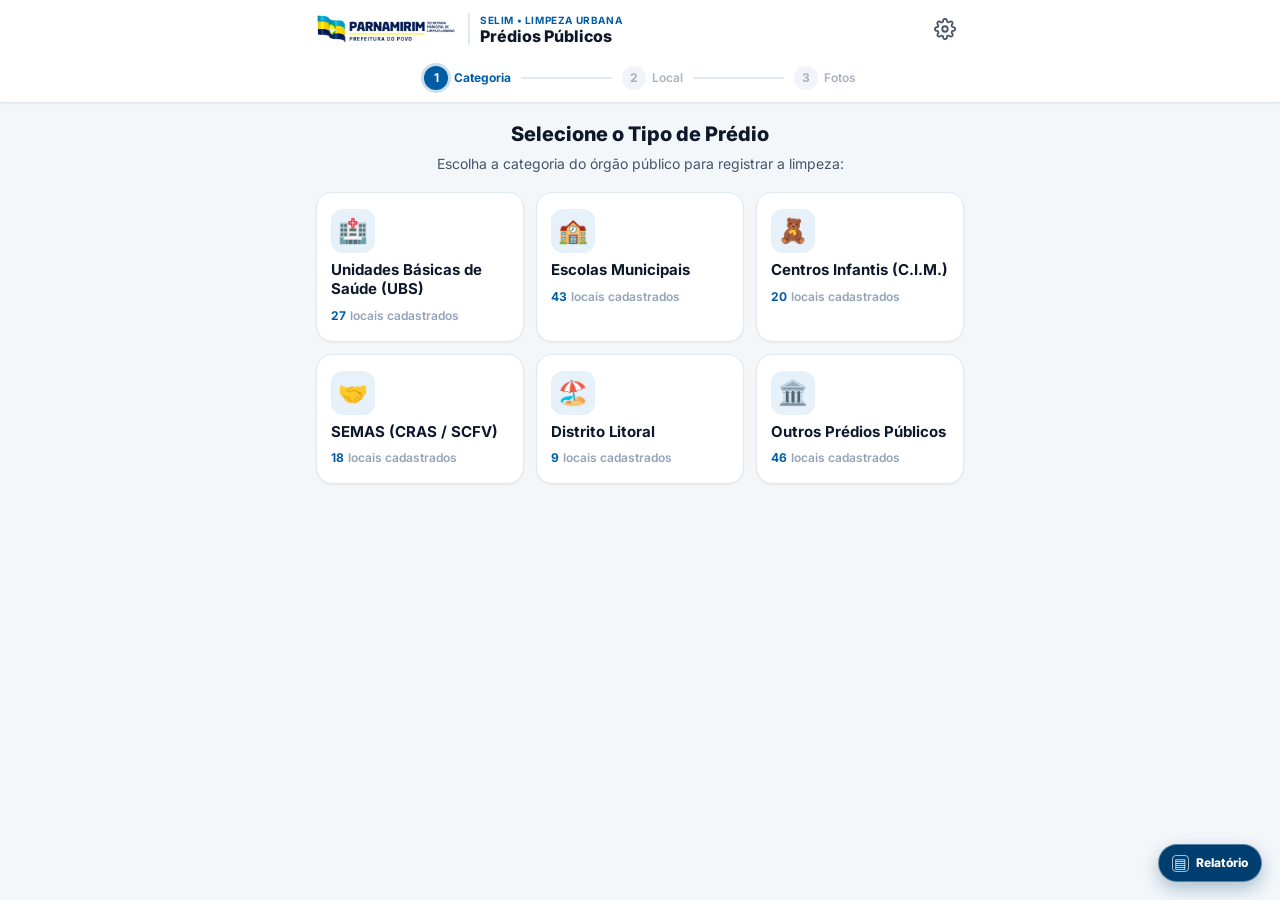
==== index.html @ 274a1111 "Adicionar relatorios A4 com fotos das execucoes" ====
<!DOCTYPE html>
<html lang="pt-BR">
<head>
  <meta charset="UTF-8">
  <meta name="viewport" content="width=device-width, initial-scale=1.0, maximum-scale=1.0, user-scalable=no">
  <meta name="theme-color" content="#005da4">
  <meta name="apple-mobile-web-app-capable" content="yes">
  <meta name="apple-mobile-web-app-status-bar-style" content="default">
  <meta name="apple-mobile-web-app-title" content="SELIM Fotos">
  <title>SELIM • Prédios Públicos - Parnamirim</title>
  
  <link rel="icon" type="image/png" href="favicon.png">
  <link rel="apple-touch-icon" href="icon-192.png">
  <link rel="manifest" href="manifest.json">
  
  <link rel="preconnect" href="https://fonts.googleapis.com">
  <link rel="preconnect" href="https://fonts.gstatic.com" crossorigin>
  <link href="https://fonts.googleapis.com/css2?family=Inter:wght@400;500;600;700;800&display=swap" rel="stylesheet">
  <link rel="stylesheet" href="styles.css">
</head>
<body>

  <!-- Barra Superior Fixa (Header) -->
  <header class="app-header">
    <div class="header-content">
      <div class="header-brand">
        <img src="logo.png" alt="Prefeitura de Parnamirim" class="app-logo">
        <div class="brand-text">
          <span class="brand-dept">SELIM • LIMPEZA URBANA</span>
          <h1 class="brand-title">Prédios Públicos</h1>
        </div>
      </div>
      <button id="btnOpenSettings" class="btn-icon" aria-label="Configurações">
        <svg viewBox="0 0 24 24" width="22" height="22" stroke="currentColor" stroke-width="2" fill="none">
          <circle cx="12" cy="12" r="3"></circle>
          <path d="M19.4 15a1.65 1.65 0 0 0 .33 1.82l.06.06a2 2 0 0 1 0 2.83 2 2 0 0 1-2.83 0l-.06-.06a1.65 1.65 0 0 0-1.82-.33 1.65 1.65 0 0 0-1 1.51V21a2 2 0 0 1-2 2 2 2 0 0 1-2-2v-.09A1.65 1.65 0 0 0 9 19.4a1.65 1.65 0 0 0-1.82.33l-.06.06a2 2 0 0 1-2.83 0 2 2 0 0 1 0-2.83l.06-.06a1.65 1.65 0 0 0 .33-1.82 1.65 1.65 0 0 0-1.51-1H3a2 2 0 0 1-2-2 2 2 0 0 1 2-2h.09A1.65 1.65 0 0 0 4.6 9a1.65 1.65 0 0 0-.33-1.82l-.06-.06a2 2 0 0 1 0-2.83 2 2 0 0 1 2.83 0l.06.06a1.65 1.65 0 0 0 1.82.33H9a1.65 1.65 0 0 0 1-1.51V3a2 2 0 0 1 2-2 2 2 0 0 1 2 2v.09a1.65 1.65 0 0 0 1 1.51 1.65 1.65 0 0 0 1.82-.33l.06-.06a2 2 0 0 1 2.83 0 2 2 0 0 1 0 2.83l-.06.06a1.65 1.65 0 0 0-.33 1.82V9a1.65 1.65 0 0 0 1.51 1H21a2 2 0 0 1 2 2 2 2 0 0 1-2 2h-.09a1.65 1.65 0 0 0-1.51 1z"></path>
        </svg>
      </button>
    </div>

    <!-- Indicador de Etapas (Passo a Passo) -->
    <nav class="steps-nav" id="stepsNav">
      <div class="step-indicator active" data-step="1">
        <span class="step-num">1</span>
        <span class="step-label">Categoria</span>
      </div>
      <div class="step-line" id="line1"></div>
      <div class="step-indicator" data-step="2">
        <span class="step-num">2</span>
        <span class="step-label">Local</span>
      </div>
      <div class="step-line" id="line2"></div>
      <div class="step-indicator" data-step="3">
        <span class="step-num">3</span>
        <span class="step-label">Fotos</span>
      </div>
    </nav>
  </header>

  <!-- Conteúdo Principal do Aplicativo -->
  <main class="app-main">

    <!-- ==================== TELA 1: CATEGORIA ==================== -->
    <section id="screen1" class="screen-view active">
      <div class="screen-intro">
        <h2>Selecione o Tipo de Prédio</h2>
        <p>Escolha a categoria do órgão público para registrar a limpeza:</p>
      </div>

      <div class="categories-grid" id="categoriesContainer">
        <!-- Renderizado dinamicamente via JS -->
      </div>
    </section>

    <!-- ==================== TELA 2: LUGARES / PRÉDIO ==================== -->
    <section id="screen2" class="screen-view">
      <div class="sub-nav">
        <button id="btnBackToScreen1" class="btn-back">
          <svg viewBox="0 0 24 24" width="20" height="20" stroke="currentColor" stroke-width="2.5" fill="none">
            <polyline points="15 18 9 12 15 6"></polyline>
          </svg>
          Categorias
        </button>
        <span id="currentCategoryBadge" class="cat-pill">Categoria</span>
      </div>

      <div class="search-box">
        <div class="search-input-wrap">
          <svg viewBox="0 0 24 24" width="18" height="18" stroke="currentColor" stroke-width="2" fill="none">
            <circle cx="11" cy="11" r="8"></circle>
            <line x1="21" y1="21" x2="16.65" y2="16.65"></line>
          </svg>
          <input type="text" id="inputSearchPredio" placeholder="Buscar por nome, rua ou bairro..." autocomplete="off">
          <button id="btnClearSearch" class="btn-clear-search hidden">✕</button>
        </div>
      </div>

      <div class="places-count-bar">
        <span id="placesCountText">Carregando locais...</span>
      </div>

      <div class="places-list" id="placesContainer">
        <!-- Lista de prédios renderizada dinamicamente -->
      </div>

      <!-- Botão para adicionar prédio que não conste na lista -->
      <div class="custom-place-box">
        <button id="btnCustomPlace" class="btn-outline-custom">
          <span>➕</span> Prédio ou Local não listado acima
        </button>
      </div>
    </section>

    <!-- ==================== TELA 3: FOTOS E DATAS ==================== -->
    <section id="screen3" class="screen-view">
      <div class="sub-nav">
        <button id="btnBackToScreen2" class="btn-back">
          <svg viewBox="0 0 24 24" width="20" height="20" stroke="currentColor" stroke-width="2.5" fill="none">
            <polyline points="15 18 9 12 15 6"></polyline>
          </svg>
          Mudar Local
        </button>
      </div>

      <!-- Card do Prédio Selecionado -->
      <div class="selected-building-card">
        <div class="building-icon-wrap" id="selectedBuildingIcon">🏛️</div>
        <div class="building-details">
          <span class="selected-cat-name" id="selectedBuildingCat">Categoria</span>
          <h3 id="selectedBuildingName">Nome do Prédio Público</h3>
          <p id="selectedBuildingAddress">Endereço do Prédio</p>
        </div>
      </div>

      <form id="formRegistro" onsubmit="return false;">
        <!-- Data da Execução -->
        <div class="form-group">
          <label for="inputDataExecucao" class="form-label">
            <span>📅 Data da Execução / Vistoria:</span>
          </label>
          <input type="date" id="inputDataExecucao" class="form-control" required>
        </div>

        <!-- Responsável (Opcional) -->
        <div class="form-group">
          <label for="inputResponsavel" class="form-label">
            <span>👤 Responsável pela Equipe (opcional):</span>
          </label>
          <input type="text" id="inputResponsavel" class="form-control" placeholder="Ex: Encarregado Silva / Equipe 02">
        </div>

        <!-- Observações (Opcional) -->
        <div class="form-group">
          <label for="inputObservacoes" class="form-label">
            <span>📝 Observações do Serviço (opcional):</span>
          </label>
          <textarea id="inputObservacoes" class="form-control" rows="2" placeholder="Ex: Capina interna e externa concluída, roçagem e coleta de entulhos."></textarea>
        </div>

        <!-- Área de Anexo de Fotos -->
        <div class="photos-section">
          <div class="photos-header">
            <div>
              <h4 class="photos-title">📸 Anexar Fotos do Prédio</h4>
              <p class="photos-subtitle">Você pode anexar até 20 fotos por envio</p>
            </div>
            <span class="photo-badge" id="photoCountBadge">0 / 20</span>
          </div>

          <!-- Botões de Ação de Foto (Câmera Direta e Galeria) -->
          <div class="photo-action-buttons">
            <button type="button" id="btnTriggerCamera" class="btn-photo-action btn-camera">
              <svg viewBox="0 0 24 24" width="22" height="22" stroke="currentColor" stroke-width="2" fill="none">
                <path d="M23 19a2 2 0 0 1-2 2H3a2 2 0 0 1-2-2V8a2 2 0 0 1 2-2h4l2-3h6l2 3h4a2 2 0 0 1 2 2z"></path>
                <circle cx="12" cy="13" r="4"></circle>
              </svg>
              <span>Tirar Foto</span>
            </button>

            <button type="button" id="btnTriggerGallery" class="btn-photo-action btn-gallery">
              <svg viewBox="0 0 24 24" width="22" height="22" stroke="currentColor" stroke-width="2" fill="none">
                <rect x="3" y="3" width="18" height="18" rx="2" ry="2"></rect>
                <circle cx="8.5" cy="8.5" r="1.5"></circle>
                <polyline points="21 15 16 10 5 21"></polyline>
              </svg>
              <span>Galeria</span>
            </button>
          </div>

          <!-- Inputs invisíveis para acionar câmera nativa ou seletor de arquivos -->
          <input type="file" id="cameraInput" accept="image/*" capture="environment" class="file-input-hidden">
          <input type="file" id="galleryInput" accept="image/*" multiple class="file-input-hidden">

          <!-- Grade de Fotos Anexadas -->
          <div class="photos-grid" id="photosGrid">
            <!-- Vazio por padrão -->
            <div class="photos-empty-state" id="photosEmptyState">
              <span class="empty-icon">📷</span>
              <p>Nenhuma foto anexada ainda</p>
              <small>Toque em <b>Tirar Foto</b> ou <b>Galeria</b> para adicionar</small>
            </div>
          </div>
        </div>

        <!-- Botão de Envio Principal -->
        <div class="submit-wrap">
          <button type="button" id="btnSubmitForm" class="btn-submit" disabled>
            <span class="btn-submit-icon">🚀</span>
            <span class="btn-submit-text">Enviar Fotos e Salvar no Drive</span>
          </button>
          <p class="submit-note">As fotos serão salvas na pasta <b>"fotos selim predios publicos"</b> e a planilha será atualizada com o link único.</p>
        </div>
      </form>
    </section>

    <!-- ==================== TELA 4: SUCESSO ==================== -->
    <section id="screen4" class="screen-view">
      <div class="success-card">
        <div class="success-icon-anim">
          <svg viewBox="0 0 52 52" class="checkmark">
            <circle class="checkmark-circle" cx="26" cy="26" r="25" fill="none"/>
            <path class="checkmark-check" fill="none" d="M14.1 27.2l7.1 7.2 16.7-16.8"/>
          </svg>
        </div>

        <h2 class="success-title">Registro Enviado com Sucesso!</h2>
        <p class="success-desc">As fotos foram organizadas no Google Drive e a planilha de controle foi atualizada automaticamente.</p>

        <div class="success-details-box">
          <div class="detail-row">
            <span class="detail-label">Prédio:</span>
            <span class="detail-value" id="successPredioNome">-</span>
          </div>
          <div class="detail-row">
            <span class="detail-label">Data da Execução:</span>
            <span class="detail-value" id="successDataExecucao">-</span>
          </div>
          <div class="detail-row">
            <span class="detail-label">Fotos Enviadas:</span>
            <span class="detail-value" id="successFotosCount">-</span>
          </div>
        </div>

        <!-- Botão para Abrir a Pasta no Google Drive -->
        <a id="btnOpenDriveFolder" href="#" target="_blank" rel="noopener noreferrer" class="btn-drive-folder">
          <svg viewBox="0 0 24 24" width="22" height="22" fill="currentColor">
            <path d="M19.35 10.04C18.67 6.59 15.64 4 12 4 9.11 4 6.6 5.64 5.35 8.04 2.34 8.36 0 10.91 0 14c0 3.31 2.69 6 6 6h13c2.76 0 5-2.24 5-5 0-2.64-2.05-4.78-4.65-4.96zM14 13v4h-4v-4H7l5-5 5 5h-3z"/>
          </svg>
          <span>📂 Abrir Pasta no Google Drive</span>
        </a>

        <a id="btnOpenSheet" href="#" target="_blank" rel="noopener noreferrer" class="btn-sheet-link">
          <span>📊 Abrir Planilha de Registros</span>
        </a>

        <button type="button" id="btnNewSubmission" class="btn-new-submission">
          <span>🔄</span> Cadastrar Outro Prédio
        </button>
      </div>
    </section>

  </main>

  <!-- Acesso rápido aos relatórios por dia, semana, mês ou período personalizado -->
  <a id="btnOpenReports" class="report-launcher" href="relatorio.html">
    <span class="report-launcher-icon">▤</span>
    <span>Relatório</span>
  </a>

  <!-- Modal de Configuração da URL do Google Apps Script -->
  <div id="settingsModal" class="modal-backdrop hidden">
    <div class="modal-card">
      <div class="modal-header">
        <h3>Configuração do Google Apps Script</h3>
        <button id="btnCloseSettings" class="btn-close-modal">✕</button>
      </div>
      <div class="modal-body">
        <p class="modal-help-text">
          Insira abaixo a <b>URL do Web App</b> gerada ao implantar o script do Google Apps Script:
        </p>
        <div class="form-group">
          <label for="inputScriptUrl" class="form-label">URL da Implantação (Web App):</label>
          <input type="url" id="inputScriptUrl" class="form-control" placeholder="https://script.google.com/macros/s/.../exec">
        </div>
        <div class="status-indicator-box">
          <span class="status-dot" id="statusDot"></span>
          <span id="statusText">Conexão ainda não configurada</span>
        </div>
        <div class="modal-info-box">
          <p>📌 <b>Como conseguir essa URL?</b></p>
          <ol>
            <li>Abra <code>script.google.com</code></li>
            <li>Cole o código do arquivo <code>backend/codigo_google_apps_script.js</code></li>
            <li>Clique em <b>Implantar</b> > <b>Nova implantação</b> > <b>App da Web</b></li>
            <li>Acesso: <i>Qualquer pessoa</i></li>
            <li>Copie a URL e cole aqui!</li>
          </ol>
        </div>
      </div>
      <div class="modal-footer">
        <button id="btnSaveSettings" class="btn-primary-modal">Salvar Configuração</button>
      </div>
    </div>
  </div>

  <!-- Modal para Visualização em Tamanho Real da Foto -->
  <div id="photoPreviewModal" class="modal-backdrop hidden">
    <div class="photo-viewer-card">
      <button id="btnClosePhotoViewer" class="btn-close-viewer">✕</button>
      <img id="viewerImage" src="" alt="Foto ampliada">
    </div>
  </div>

  <!-- Overlay de Upload com Barra de Progresso -->
  <div id="uploadOverlay" class="upload-overlay hidden">
    <div class="upload-card">
      <div class="spinner-ring"></div>
      <h3 id="uploadStatusTitle">Preparando fotos...</h3>
      <p id="uploadStatusSubtitle">Redimensionando imagens para envio rápido</p>
      <div class="progress-bar-wrap">
        <div class="progress-bar-fill" id="uploadProgressBar"></div>
      </div>
      <span class="progress-percent" id="uploadProgressPercent">0%</span>
    </div>
  </div>

  <!-- Scripts -->
  <script src="data_predios.js"></script>
  <script src="app.js"></script>
</body>
</html>
---- styles.css ----
/* ==========================================================================
   SELIM • PREFEITURA DE PARNAMIRIM
   ESTILOS VISUAIS MOBILE-FIRST PARA O APP DE PRÉDIOS PÚBLICOS
   ========================================================================== */

:root {
  --primary: #005da4;
  --primary-dark: #003e6f;
  --primary-light: #e6f1f9;
  --accent-green: #1b8a5a;
  --accent-green-light: #e8f5ee;
  --accent-cyan: #00a3e0;
  --warning: #f59e0b;
  --danger: #ef4444;
  
  --bg-app: #f4f7fa;
  --surface: #ffffff;
  --surface-alt: #f8fafc;
  
  --text-main: #0f172a;
  --text-secondary: #475569;
  --text-muted: #94a3b8;
  
  --border-color: #e2e8f0;
  --border-focus: #005da4;
  
  --radius-sm: 8px;
  --radius-md: 12px;
  --radius-lg: 16px;
  --radius-full: 9999px;
  
  --shadow-sm: 0 1px 2px rgba(0, 0, 0, 0.05);
  --shadow-md: 0 4px 6px -1px rgba(0, 0, 0, 0.08), 0 2px 4px -2px rgba(0, 0, 0, 0.05);
  --shadow-lg: 0 10px 15px -3px rgba(0, 0, 0, 0.1), 0 4px 6px -4px rgba(0, 0, 0, 0.06);
  --shadow-sheet: 0 20px 25px -5px rgba(0, 0, 0, 0.15);
  
  --header-height: 120px;
  --font-family: 'Inter', system-ui, -apple-system, BlinkMacSystemFont, 'Segoe UI', Roboto, sans-serif;
}

* {
  box-sizing: border-box;
  margin: 0;
  padding: 0;
  -webkit-tap-highlight-color: transparent;
}

body {
  font-family: var(--font-family);
  background-color: var(--bg-app);
  color: var(--text-main);
  line-height: 1.5;
  font-size: 15px;
  min-height: 100vh;
  display: flex;
  flex-direction: column;
}

/* ==========================================================================
   HEADER FIXO & INDICADOR DE PASSOS
   ========================================================================== */

.app-header {
  position: sticky;
  top: 0;
  z-index: 100;
  background: var(--surface);
  border-bottom: 1px solid var(--border-color);
  box-shadow: var(--shadow-sm);
}

.header-content {
  display: flex;
  align-items: center;
  justify-content: space-between;
  padding: 10px 16px;
  max-width: 680px;
  margin: 0 auto;
}

.header-brand {
  display: flex;
  align-items: center;
  gap: 12px;
}

.app-logo {
  height: 38px;
  width: auto;
  max-width: 140px;
  object-fit: contain;
}

.brand-text {
  display: flex;
  flex-direction: column;
  justify-content: center;
  border-left: 2px solid var(--border-color);
  padding-left: 10px;
}

.brand-dept {
  font-size: 10px;
  font-weight: 700;
  letter-spacing: 0.6px;
  color: var(--primary);
  text-transform: uppercase;
}

.brand-title {
  font-size: 16px;
  font-weight: 800;
  color: var(--text-main);
  line-height: 1.1;
}

.btn-icon {
  background: transparent;
  border: none;
  color: var(--text-secondary);
  cursor: pointer;
  padding: 8px;
  border-radius: var(--radius-full);
  display: flex;
  align-items: center;
  justify-content: center;
  transition: all 0.2s ease;
}

.btn-icon:hover {
  background-color: var(--surface-alt);
  color: var(--primary);
}

/* Indicador de Etapas (Step Nav) */
.steps-nav {
  display: flex;
  align-items: center;
  justify-content: space-between;
  padding: 8px 24px 12px;
  max-width: 480px;
  margin: 0 auto;
}

.step-indicator {
  display: flex;
  align-items: center;
  gap: 6px;
  cursor: pointer;
  opacity: 0.45;
  transition: all 0.3s ease;
}

.step-indicator.active {
  opacity: 1;
}

.step-indicator.completed {
  opacity: 0.9;
}

.step-num {
  width: 24px;
  height: 24px;
  border-radius: var(--radius-full);
  background-color: var(--border-color);
  color: var(--text-secondary);
  font-size: 12px;
  font-weight: 700;
  display: flex;
  align-items: center;
  justify-content: center;
  transition: all 0.3s ease;
}

.step-indicator.active .step-num {
  background-color: var(--primary);
  color: #ffffff;
  box-shadow: 0 0 0 3px rgba(0, 93, 164, 0.2);
}

.step-indicator.completed .step-num {
  background-color: var(--accent-green);
  color: #ffffff;
}

.step-label {
  font-size: 12px;
  font-weight: 600;
  color: var(--text-secondary);
}

.step-indicator.active .step-label {
  color: var(--primary);
  font-weight: 700;
}

.step-line {
  flex: 1;
  height: 2px;
  background-color: var(--border-color);
  margin: 0 10px;
  border-radius: var(--radius-full);
  transition: background-color 0.3s ease;
}

.step-line.active {
  background-color: var(--primary);
}

/* ==========================================================================
   CONTEÚDO PRINCIPAL
   ========================================================================== */

.app-main {
  flex: 1;
  max-width: 680px;
  width: 100%;
  margin: 0 auto;
  padding: 16px;
}

.screen-view {
  display: none;
  animation: fadeIn 0.25s ease forwards;
}

.screen-view.active {
  display: block;
}

@keyframes fadeIn {
  from {
    opacity: 0;
    transform: translateY(6px);
  }
  to {
    opacity: 1;
    transform: translateY(0);
  }
}

.screen-intro {
  margin-bottom: 18px;
  text-align: center;
}

.screen-intro h2 {
  font-size: 20px;
  font-weight: 800;
  color: var(--text-main);
  margin-bottom: 4px;
}

.screen-intro p {
  font-size: 14px;
  color: var(--text-secondary);
}

/* ==========================================================================
   TELA 1: GRID DE CATEGORIAS
   ========================================================================== */

.categories-grid {
  display: grid;
  grid-template-columns: repeat(2, 1fr);
  gap: 12px;
  margin-bottom: 24px;
}

.category-card {
  background: var(--surface);
  border: 1.5px solid var(--border-color);
  border-radius: var(--radius-lg);
  padding: 16px 14px;
  display: flex;
  flex-direction: column;
  align-items: flex-start;
  gap: 8px;
  cursor: pointer;
  box-shadow: var(--shadow-sm);
  transition: all 0.2s cubic-bezier(0.16, 1, 0.3, 1);
  position: relative;
  overflow: hidden;
}

.category-card:active {
  transform: scale(0.97);
}

.category-card:hover {
  border-color: var(--primary);
  box-shadow: var(--shadow-md);
  background: linear-gradient(180deg, #ffffff 0%, var(--primary-light) 250%);
}

.cat-icon-badge {
  width: 44px;
  height: 44px;
  border-radius: var(--radius-md);
  background: var(--primary-light);
  display: flex;
  align-items: center;
  justify-content: center;
  font-size: 24px;
}

.cat-title {
  font-size: 15px;
  font-weight: 700;
  color: var(--text-main);
  line-height: 1.25;
}

.cat-count {
  font-size: 12px;
  font-weight: 600;
  color: var(--text-muted);
  display: flex;
  align-items: center;
  gap: 4px;
}

.cat-count-num {
  color: var(--primary);
  font-weight: 700;
}

/* ==========================================================================
   TELA 2: LISTA DE LUGARES E BUSCA
   ========================================================================== */

.sub-nav {
  display: flex;
  align-items: center;
  justify-content: space-between;
  margin-bottom: 14px;
}

.btn-back {
  display: inline-flex;
  align-items: center;
  gap: 4px;
  background: var(--surface);
  border: 1px solid var(--border-color);
  border-radius: var(--radius-full);
  padding: 6px 14px;
  font-size: 13px;
  font-weight: 600;
  color: var(--text-secondary);
  cursor: pointer;
  transition: all 0.2s ease;
}

.btn-back:hover {
  background-color: var(--surface-alt);
  color: var(--primary);
  border-color: var(--primary);
}

.cat-pill {
  font-size: 12px;
  font-weight: 700;
  background: var(--primary-light);
  color: var(--primary);
  padding: 4px 12px;
  border-radius: var(--radius-full);
}

.search-box {
  margin-bottom: 12px;
}

.search-input-wrap {
  position: relative;
  display: flex;
  align-items: center;
  background: var(--surface);
  border: 1.5px solid var(--border-color);
  border-radius: var(--radius-lg);
  padding: 10px 14px;
  box-shadow: var(--shadow-sm);
  transition: all 0.2s ease;
}

.search-input-wrap:focus-within {
  border-color: var(--primary);
  box-shadow: 0 0 0 3px rgba(0, 93, 164, 0.15);
}

.search-input-wrap svg {
  color: var(--text-muted);
  margin-right: 10px;
  flex-shrink: 0;
}

.search-input-wrap input {
  flex: 1;
  border: none;
  background: transparent;
  outline: none;
  font-size: 15px;
  font-family: inherit;
  color: var(--text-main);
}

.btn-clear-search {
  border: none;
  background: var(--border-color);
  color: var(--text-secondary);
  width: 20px;
  height: 20px;
  border-radius: var(--radius-full);
  display: flex;
  align-items: center;
  justify-content: center;
  font-size: 11px;
  font-weight: bold;
  cursor: pointer;
}

.btn-clear-search.hidden {
  display: none;
}

.places-count-bar {
  font-size: 13px;
  color: var(--text-muted);
  margin-bottom: 10px;
  padding: 0 4px;
}

.places-list {
  display: flex;
  flex-direction: column;
  gap: 10px;
  max-height: 52vh;
  overflow-y: auto;
  padding-right: 2px;
  -webkit-overflow-scrolling: touch;
}

.place-item-card {
  background: var(--surface);
  border: 1px solid var(--border-color);
  border-radius: var(--radius-md);
  padding: 14px;
  cursor: pointer;
  transition: all 0.18s ease;
  box-shadow: var(--shadow-sm);
  display: flex;
  align-items: flex-start;
  gap: 12px;
}

.place-item-card:active {
  transform: scale(0.98);
  background-color: var(--surface-alt);
}

.place-item-card:hover {
  border-color: var(--primary);
  box-shadow: var(--shadow-md);
}

.place-badge-num {
  background: var(--primary-light);
  color: var(--primary);
  font-size: 12px;
  font-weight: 700;
  padding: 4px 8px;
  border-radius: var(--radius-sm);
  flex-shrink: 0;
  min-width: 32px;
  text-align: center;
}

.place-info {
  flex: 1;
}

.place-name {
  font-size: 14px;
  font-weight: 700;
  color: var(--text-main);
  line-height: 1.3;
  margin-bottom: 4px;
}

.place-address {
  font-size: 12px;
  color: var(--text-secondary);
  display: flex;
  align-items: center;
  gap: 4px;
}

.place-arrow {
  color: var(--text-muted);
  font-size: 18px;
  align-self: center;
  flex-shrink: 0;
}

.custom-place-box {
  margin-top: 16px;
  text-align: center;
}

.btn-outline-custom {
  background: transparent;
  border: 1.5px dashed var(--primary);
  color: var(--primary);
  border-radius: var(--radius-md);
  padding: 12px 18px;
  font-size: 14px;
  font-weight: 600;
  width: 100%;
  cursor: pointer;
  transition: all 0.2s ease;
}

.btn-outline-custom:hover {
  background: var(--primary-light);
}

/* ==========================================================================
   TELA 3: FORMULÁRIO E ANEXO DE FOTOS
   ========================================================================== */

.selected-building-card {
  background: linear-gradient(135deg, var(--surface) 0%, #f0f7ff 100%);
  border: 1.5px solid #bfdbfe;
  border-radius: var(--radius-lg);
  padding: 14px 16px;
  display: flex;
  align-items: center;
  gap: 14px;
  margin-bottom: 18px;
  box-shadow: var(--shadow-sm);
}

.building-icon-wrap {
  width: 44px;
  height: 44px;
  border-radius: var(--radius-md);
  background: var(--surface);
  border: 1px solid #bfdbfe;
  font-size: 22px;
  display: flex;
  align-items: center;
  justify-content: center;
  flex-shrink: 0;
}

.building-details {
  flex: 1;
}

.selected-cat-name {
  font-size: 11px;
  font-weight: 700;
  text-transform: uppercase;
  color: var(--primary);
  letter-spacing: 0.5px;
}

.building-details h3 {
  font-size: 15px;
  font-weight: 800;
  color: var(--text-main);
  line-height: 1.25;
  margin-bottom: 2px;
}

.building-details p {
  font-size: 12px;
  color: var(--text-secondary);
  line-height: 1.2;
}

.form-group {
  margin-bottom: 14px;
}

.form-label {
  display: block;
  font-size: 13px;
  font-weight: 700;
  color: var(--text-main);
  margin-bottom: 6px;
}

.form-control {
  width: 100%;
  padding: 10px 14px;
  font-size: 14px;
  font-family: inherit;
  color: var(--text-main);
  background: var(--surface);
  border: 1.5px solid var(--border-color);
  border-radius: var(--radius-md);
  outline: none;
  transition: all 0.2s ease;
}

.form-control:focus {
  border-color: var(--primary);
  box-shadow: 0 0 0 3px rgba(0, 93, 164, 0.15);
}

textarea.form-control {
  resize: vertical;
  min-height: 56px;
}

/* Seção de Fotos */
.photos-section {
  background: var(--surface);
  border: 1.5px solid var(--border-color);
  border-radius: var(--radius-lg);
  padding: 16px;
  margin-bottom: 20px;
  box-shadow: var(--shadow-sm);
}

.photos-header {
  display: flex;
  align-items: center;
  justify-content: space-between;
  margin-bottom: 14px;
}

.photos-title {
  font-size: 15px;
  font-weight: 800;
  color: var(--text-main);
}

.photos-subtitle {
  font-size: 12px;
  color: var(--text-muted);
}

.photo-badge {
  background: var(--primary-light);
  color: var(--primary);
  font-size: 12px;
  font-weight: 800;
  padding: 4px 10px;
  border-radius: var(--radius-full);
}

.photo-action-buttons {
  display: grid;
  grid-template-columns: 1fr 1fr;
  gap: 10px;
  margin-bottom: 14px;
}

.btn-photo-action {
  border: none;
  border-radius: var(--radius-md);
  padding: 12px 14px;
  font-size: 14px;
  font-weight: 700;
  cursor: pointer;
  display: flex;
  align-items: center;
  justify-content: center;
  gap: 8px;
  transition: all 0.2s ease;
  box-shadow: var(--shadow-sm);
}

.btn-camera {
  background: linear-gradient(135deg, #005da4 0%, #004070 100%);
  color: #ffffff;
}

.btn-camera:hover {
  background: #003e6f;
}

.btn-gallery {
  background: var(--surface-alt);
  color: var(--text-main);
  border: 1.5px solid var(--border-color);
}

.btn-gallery:hover {
  background: #e2e8f0;
}

.file-input-hidden {
  display: none;
}

/* Grade de Fotos */
.photos-grid {
  display: grid;
  grid-template-columns: repeat(3, 1fr);
  gap: 10px;
  min-height: 120px;
}

.photos-empty-state {
  grid-column: 1 / -1;
  display: flex;
  flex-direction: column;
  align-items: center;
  justify-content: center;
  padding: 24px 12px;
  background: var(--surface-alt);
  border: 1.5px dashed var(--border-color);
  border-radius: var(--radius-md);
  text-align: center;
}

.empty-icon {
  font-size: 32px;
  margin-bottom: 4px;
}

.photos-empty-state p {
  font-size: 14px;
  font-weight: 600;
  color: var(--text-secondary);
}

.photos-empty-state small {
  font-size: 12px;
  color: var(--text-muted);
}

.photo-thumb-wrap {
  position: relative;
  aspect-ratio: 1 / 1;
  border-radius: var(--radius-md);
  overflow: hidden;
  background: #e2e8f0;
  border: 1.5px solid var(--border-color);
  box-shadow: var(--shadow-sm);
}

.photo-thumb-wrap img {
  width: 100%;
  height: 100%;
  object-fit: cover;
  display: block;
  cursor: pointer;
}

.btn-remove-photo {
  position: absolute;
  top: 4px;
  right: 4px;
  width: 24px;
  height: 24px;
  border-radius: var(--radius-full);
  background: rgba(239, 68, 68, 0.9);
  color: #ffffff;
  border: none;
  font-size: 12px;
  font-weight: bold;
  cursor: pointer;
  display: flex;
  align-items: center;
  justify-content: center;
  box-shadow: var(--shadow-sm);
  transition: transform 0.15s ease;
}

.btn-remove-photo:hover {
  transform: scale(1.15);
  background: #dc2626;
}

.photo-index-tag {
  position: absolute;
  bottom: 4px;
  left: 4px;
  background: rgba(15, 23, 42, 0.7);
  color: #ffffff;
  font-size: 10px;
  font-weight: 700;
  padding: 2px 6px;
  border-radius: var(--radius-sm);
  backdrop-filter: blur(4px);
}

/* Botão de Envio */
.submit-wrap {
  margin-top: 10px;
  text-align: center;
}

.btn-submit {
  width: 100%;
  padding: 16px;
  background: linear-gradient(135deg, #1b8a5a 0%, #157347 100%);
  color: #ffffff;
  border: none;
  border-radius: var(--radius-lg);
  font-size: 16px;
  font-weight: 800;
  cursor: pointer;
  display: flex;
  align-items: center;
  justify-content: center;
  gap: 10px;
  box-shadow: 0 4px 12px rgba(27, 138, 90, 0.35);
  transition: all 0.2s ease;
}

.btn-submit:hover:not(:disabled) {
  transform: translateY(-2px);
  box-shadow: 0 6px 16px rgba(27, 138, 90, 0.45);
}

.btn-submit:active:not(:disabled) {
  transform: translateY(0);
}

.btn-submit:disabled {
  background: #cbd5e1;
  color: #64748b;
  box-shadow: none;
  cursor: not-allowed;
}

.submit-note {
  font-size: 12px;
  color: var(--text-muted);
  margin-top: 10px;
  line-height: 1.35;
}

/* ==========================================================================
   TELA 4: SUCESSO E LINK DO GOOGLE DRIVE
   ========================================================================== */

.success-card {
  background: var(--surface);
  border-radius: var(--radius-lg);
  padding: 32px 20px;
  text-align: center;
  box-shadow: var(--shadow-md);
  border: 1px solid var(--border-color);
  margin-top: 10px;
}

.success-icon-anim {
  width: 72px;
  height: 72px;
  margin: 0 auto 16px;
}

.checkmark {
  width: 72px;
  height: 72px;
  border-radius: 50%;
  display: block;
  stroke-width: 3;
  stroke: #1b8a5a;
  stroke-miterlimit: 10;
  box-shadow: inset 0px 0px 0px #1b8a5a;
  animation: fill .4s ease-in-out .4s forwards, scale .3s ease-in-out .9s both;
}

.checkmark-circle {
  stroke-dasharray: 166;
  stroke-dashoffset: 166;
  stroke-width: 3;
  stroke-miterlimit: 10;
  stroke: #1b8a5a;
  fill: none;
  animation: stroke 0.6s cubic-bezier(0.65, 0, 0.45, 1) forwards;
}

.checkmark-check {
  transform-origin: 50% 50%;
  stroke-dasharray: 48;
  stroke-dashoffset: 48;
  animation: stroke 0.3s cubic-bezier(0.65, 0, 0.45, 1) 0.6s forwards;
}

@keyframes stroke {
  100% { stroke-dashoffset: 0; }
}

@keyframes scale {
  0%, 100% { transform: none; }
  50% { transform: scale3d(1.1, 1.1, 1); }
}

@keyframes fill {
  100% { box-shadow: inset 0px 0px 0px 40px rgba(27, 138, 90, 0.1); }
}

.success-title {
  font-size: 20px;
  font-weight: 800;
  color: var(--text-main);
  margin-bottom: 8px;
}

.success-desc {
  font-size: 14px;
  color: var(--text-secondary);
  max-width: 420px;
  margin: 0 auto 20px;
}

.success-details-box {
  background: var(--surface-alt);
  border: 1px solid var(--border-color);
  border-radius: var(--radius-md);
  padding: 12px 16px;
  margin-bottom: 24px;
  text-align: left;
}

.detail-row {
  display: flex;
  justify-content: space-between;
  padding: 6px 0;
  border-bottom: 1px dashed var(--border-color);
  font-size: 13px;
}

.detail-row:last-child {
  border-bottom: none;
}

.detail-label {
  color: var(--text-muted);
  font-weight: 600;
}

.detail-value {
  color: var(--text-main);
  font-weight: 700;
}

.btn-drive-folder {
  display: inline-flex;
  align-items: center;
  justify-content: center;
  gap: 10px;
  width: 100%;
  padding: 16px;
  background: linear-gradient(135deg, #005da4 0%, #003e6f 100%);
  color: #ffffff;
  border-radius: var(--radius-lg);
  font-size: 16px;
  font-weight: 800;
  text-decoration: none;
  box-shadow: 0 4px 12px rgba(0, 93, 164, 0.35);
  margin-bottom: 14px;
  transition: all 0.2s ease;
}

.btn-drive-folder:hover {
  transform: translateY(-2px);
  box-shadow: 0 6px 16px rgba(0, 93, 164, 0.45);
}

.btn-sheet-link {
  display: inline-flex;
  align-items: center;
  justify-content: center;
  width: 100%;
  padding: 13px 16px;
  margin-bottom: 14px;
  border: 1.5px solid #b7dec9;
  border-radius: var(--radius-lg);
  color: var(--accent-green);
  background: var(--accent-green-light);
  font-size: 15px;
  font-weight: 800;
  text-decoration: none;
  transition: all 0.2s ease;
}

.btn-sheet-link:hover {
  border-color: var(--accent-green);
  background: #dff1e7;
}

.btn-sheet-link.disabled-link {
  pointer-events: none;
  opacity: 0.55;
}

.btn-new-submission {
  width: 100%;
  padding: 14px;
  background: var(--surface);
  border: 1.5px solid var(--border-color);
  border-radius: var(--radius-lg);
  font-size: 15px;
  font-weight: 700;
  color: var(--text-main);
  cursor: pointer;
  display: flex;
  align-items: center;
  justify-content: center;
  gap: 8px;
  transition: all 0.2s ease;
}

.btn-new-submission:hover {
  background-color: var(--surface-alt);
  border-color: var(--primary);
  color: var(--primary);
}

/* Acesso rápido para gerar o relatório operacional */
.report-launcher {
  position: fixed;
  right: 18px;
  bottom: calc(18px + env(safe-area-inset-bottom));
  z-index: 90;
  display: inline-flex;
  align-items: center;
  gap: 7px;
  padding: 9px 13px;
  border: 1px solid rgba(255, 255, 255, 0.35);
  border-radius: var(--radius-full);
  background: var(--primary-dark);
  color: #ffffff;
  box-shadow: 0 7px 18px rgba(0, 62, 111, 0.3);
  font-size: 12px;
  font-weight: 800;
  text-decoration: none;
  transition: transform 0.2s ease, background 0.2s ease;
}

.report-launcher:hover {
  background: var(--primary);
  color: #ffffff;
  transform: translateY(-2px);
}

.report-launcher-icon {
  display: inline-flex;
  align-items: center;
  justify-content: center;
  width: 17px;
  height: 17px;
  border: 1px solid rgba(255, 255, 255, 0.65);
  border-radius: 4px;
  font-size: 13px;
  line-height: 1;
}

/* ==========================================================================
   MODAIS E OVERLAYS
   ========================================================================== */

.modal-backdrop {
  position: fixed;
  top: 0;
  left: 0;
  right: 0;
  bottom: 0;
  background: rgba(15, 23, 42, 0.65);
  backdrop-filter: blur(4px);
  z-index: 1000;
  display: flex;
  align-items: center;
  justify-content: center;
  padding: 16px;
}

.modal-backdrop.hidden {
  display: none;
}

.modal-card {
  background: var(--surface);
  border-radius: var(--radius-lg);
  max-width: 500px;
  width: 100%;
  box-shadow: var(--shadow-sheet);
  overflow: hidden;
  animation: modalPop 0.2s cubic-bezier(0.16, 1, 0.3, 1);
}

@keyframes modalPop {
  from {
    opacity: 0;
    transform: scale(0.95);
  }
  to {
    opacity: 1;
    transform: scale(1);
  }
}

.modal-header {
  display: flex;
  align-items: center;
  justify-content: space-between;
  padding: 16px 20px;
  border-bottom: 1px solid var(--border-color);
}

.modal-header h3 {
  font-size: 16px;
  font-weight: 800;
  color: var(--text-main);
}

.btn-close-modal {
  border: none;
  background: var(--surface-alt);
  color: var(--text-secondary);
  width: 30px;
  height: 30px;
  border-radius: var(--radius-full);
  cursor: pointer;
  font-size: 14px;
}

.modal-body {
  padding: 20px;
}

.modal-help-text {
  font-size: 13px;
  color: var(--text-secondary);
  margin-bottom: 14px;
}

.status-indicator-box {
  display: flex;
  align-items: center;
  gap: 8px;
  font-size: 13px;
  font-weight: 600;
  margin-bottom: 16px;
  padding: 8px 12px;
  border-radius: var(--radius-sm);
  background: var(--surface-alt);
}

.status-dot {
  width: 10px;
  height: 10px;
  border-radius: var(--radius-full);
  background: #f59e0b;
}

.status-dot.connected {
  background: #1b8a5a;
}

.status-dot.error {
  background: #ef4444;
}

.status-dot.checking {
  background: #f59e0b;
}

.modal-info-box {
  background: #eff6ff;
  border: 1px solid #bfdbfe;
  border-radius: var(--radius-md);
  padding: 12px 14px;
  font-size: 12px;
  color: #1e3a8a;
}

.modal-info-box ol {
  padding-left: 18px;
  margin-top: 6px;
  line-height: 1.5;
}

.modal-footer {
  padding: 12px 20px;
  border-top: 1px solid var(--border-color);
  text-align: right;
  background: var(--surface-alt);
}

.btn-primary-modal {
  background: var(--primary);
  color: #ffffff;
  border: none;
  padding: 10px 18px;
  border-radius: var(--radius-md);
  font-size: 14px;
  font-weight: 700;
  cursor: pointer;
}

/* Modal de Visualização da Foto */
.photo-viewer-card {
  position: relative;
  max-width: 90vw;
  max-height: 90vh;
  display: flex;
  align-items: center;
  justify-content: center;
}

.photo-viewer-card img {
  max-width: 100%;
  max-height: 85vh;
  border-radius: var(--radius-md);
  box-shadow: var(--shadow-sheet);
  object-fit: contain;
}

.btn-close-viewer {
  position: absolute;
  top: -12px;
  right: -12px;
  width: 36px;
  height: 36px;
  border-radius: var(--radius-full);
  background: #ffffff;
  color: #000;
  border: none;
  font-size: 18px;
  font-weight: bold;
  cursor: pointer;
  box-shadow: var(--shadow-md);
}

/* Overlay de Upload */
.upload-overlay {
  position: fixed;
  top: 0;
  left: 0;
  right: 0;
  bottom: 0;
  background: rgba(15, 23, 42, 0.75);
  backdrop-filter: blur(6px);
  z-index: 2000;
  display: flex;
  align-items: center;
  justify-content: center;
  padding: 20px;
}

.upload-overlay.hidden {
  display: none;
}

.upload-card {
  background: var(--surface);
  border-radius: var(--radius-lg);
  padding: 32px 24px;
  max-width: 380px;
  width: 100%;
  text-align: center;
  box-shadow: var(--shadow-sheet);
}

.spinner-ring {
  display: inline-block;
  width: 48px;
  height: 48px;
  border: 4px solid rgba(0, 93, 164, 0.2);
  border-radius: 50%;
  border-top-color: var(--primary);
  animation: spin 0.8s linear infinite;
  margin-bottom: 16px;
}

@keyframes spin {
  to { transform: rotate(360deg); }
}

.upload-card h3 {
  font-size: 17px;
  font-weight: 800;
  color: var(--text-main);
  margin-bottom: 4px;
}

.upload-card p {
  font-size: 13px;
  color: var(--text-secondary);
  margin-bottom: 16px;
}

.progress-bar-wrap {
  width: 100%;
  height: 8px;
  background: var(--border-color);
  border-radius: var(--radius-full);
  overflow: hidden;
  margin-bottom: 8px;
}

.progress-bar-fill {
  height: 100%;
  width: 0%;
  background: linear-gradient(90deg, var(--primary) 0%, var(--accent-green) 100%);
  transition: width 0.3s ease;
}

.progress-percent {
  font-size: 13px;
  font-weight: 800;
  color: var(--primary);
}

/* ==========================================================================
   RESPONSIVIDADE (TABLET & DESKTOP)
   ========================================================================== */

@media (min-width: 600px) {
  .categories-grid {
    grid-template-columns: repeat(3, 1fr);
  }
  
  .photos-grid {
    grid-template-columns: repeat(4, 1fr);
  }
}
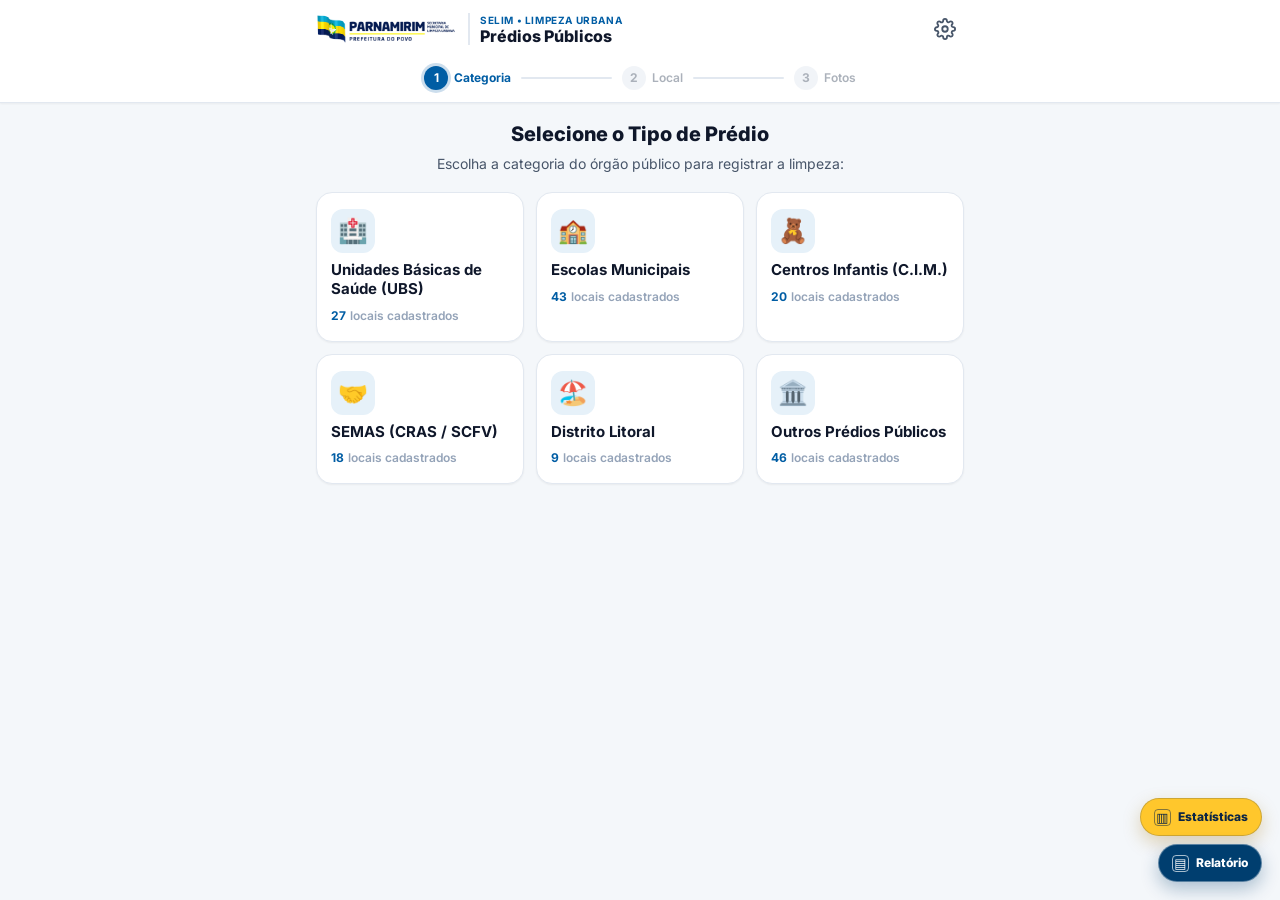
==== commit 96ed2137: "Adicionar painel de estatisticas de limpeza" ====
--- a/index.html
+++ b/index.html
@@ -261,11 +261,17 @@
 
   </main>
 
-  <!-- Acesso rápido aos relatórios por dia, semana, mês ou período personalizado -->
-  <a id="btnOpenReports" class="report-launcher" href="relatorio.html">
-    <span class="report-launcher-icon">▤</span>
-    <span>Relatório</span>
-  </a>
+  <!-- Acessos rápidos aos relatórios operacionais -->
+  <div class="quick-launchers">
+    <a id="btnOpenStatistics" class="report-launcher statistics-launcher" href="estatisticas.html">
+      <span class="report-launcher-icon">▥</span>
+      <span>Estatísticas</span>
+    </a>
+    <a id="btnOpenReports" class="report-launcher" href="relatorio.html">
+      <span class="report-launcher-icon">▤</span>
+      <span>Relatório</span>
+    </a>
+  </div>
 
   <!-- Modal de Configuração da URL do Google Apps Script -->
   <div id="settingsModal" class="modal-backdrop hidden">
--- a/styles.css
+++ b/styles.css
@@ -1017,11 +1017,18 @@
 }
 
 /* Acesso rápido para gerar o relatório operacional */
-.report-launcher {
+.quick-launchers {
   position: fixed;
   right: 18px;
   bottom: calc(18px + env(safe-area-inset-bottom));
   z-index: 90;
+  display: flex;
+  flex-direction: column;
+  align-items: flex-end;
+  gap: 8px;
+}
+
+.report-launcher {
   display: inline-flex;
   align-items: center;
   gap: 7px;
@@ -1041,6 +1048,22 @@
   background: var(--primary);
   color: #ffffff;
   transform: translateY(-2px);
+}
+
+.statistics-launcher {
+  border-color: rgba(11, 37, 69, 0.2);
+  background: #ffc72c;
+  color: #0b2545;
+  box-shadow: 0 7px 18px rgba(160, 112, 0, 0.28);
+}
+
+.statistics-launcher:hover {
+  background: #ffda66;
+  color: #0b2545;
+}
+
+.statistics-launcher .report-launcher-icon {
+  border-color: rgba(11, 37, 69, 0.5);
 }
 
 .report-launcher-icon {
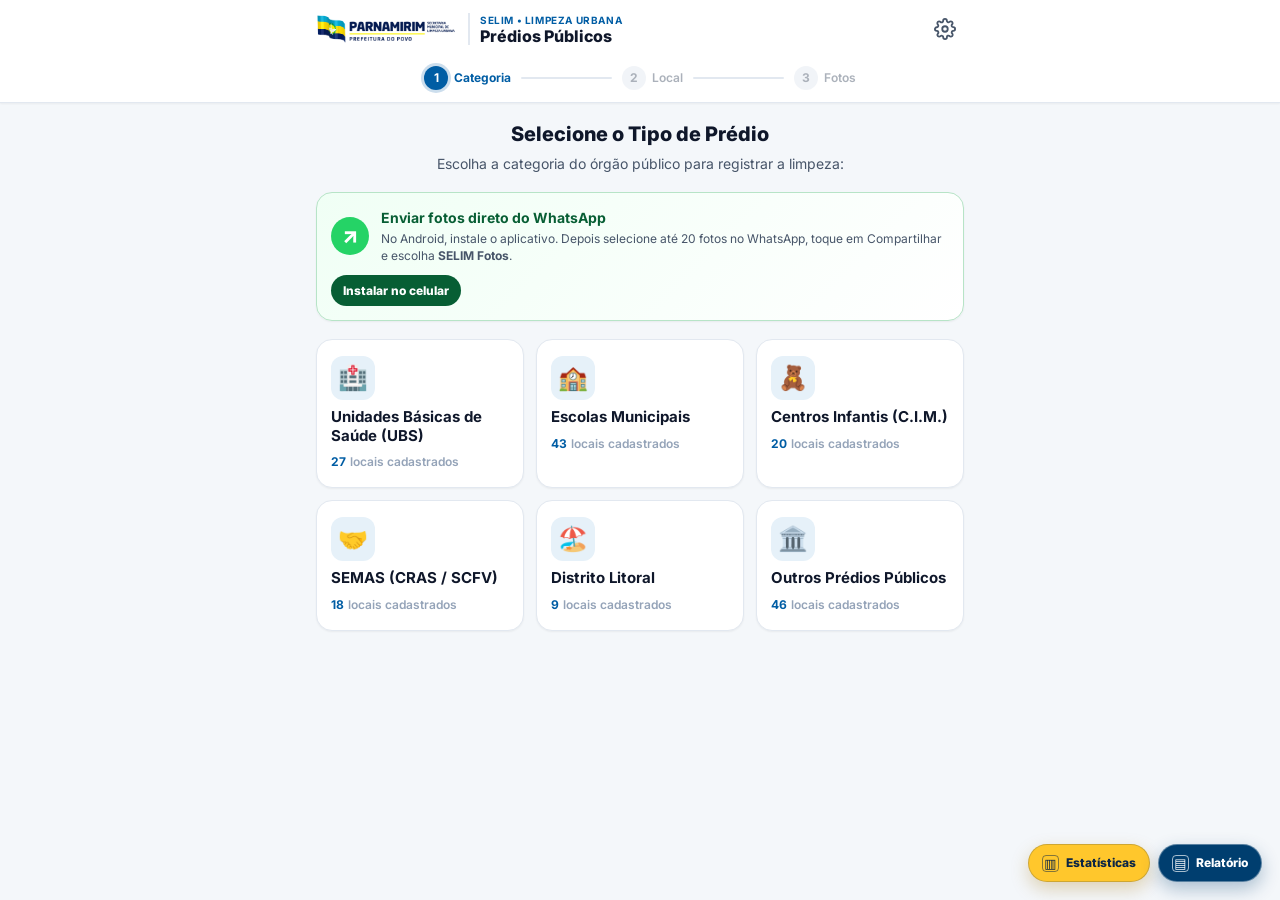
==== commit 4b8eb971: "Adiciona envio de fotos pelo WhatsApp" ====
--- a/index.html
+++ b/index.html
@@ -11,12 +11,12 @@
   
   <link rel="icon" type="image/png" href="favicon.png">
   <link rel="apple-touch-icon" href="icon-192.png">
-  <link rel="manifest" href="manifest.json">
+  <link rel="manifest" href="manifest.json?v=whatsapp-1">
   
   <link rel="preconnect" href="https://fonts.googleapis.com">
   <link rel="preconnect" href="https://fonts.gstatic.com" crossorigin>
   <link href="https://fonts.googleapis.com/css2?family=Inter:wght@400;500;600;700;800&display=swap" rel="stylesheet">
-  <link rel="stylesheet" href="styles.css">
+  <link rel="stylesheet" href="styles.css?v=whatsapp-1">
 </head>
 <body>
 
@@ -65,6 +65,17 @@
       <div class="screen-intro">
         <h2>Selecione o Tipo de Prédio</h2>
         <p>Escolha a categoria do órgão público para registrar a limpeza:</p>
+      </div>
+
+      <div id="sharedPhotosNotice" class="shared-photos-notice hidden" role="status" aria-live="polite"></div>
+
+      <div id="whatsappShareCard" class="whatsapp-share-card">
+        <div class="whatsapp-share-icon" aria-hidden="true">↗</div>
+        <div class="whatsapp-share-content">
+          <strong>Enviar fotos direto do WhatsApp</strong>
+          <p id="whatsappShareHelp">No Android, instale o aplicativo. Depois selecione até 20 fotos no WhatsApp, toque em Compartilhar e escolha <b>SELIM Fotos</b>.</p>
+        </div>
+        <button type="button" id="btnInstallApp" class="btn-install-app">Instalar no celular</button>
       </div>
 
       <div class="categories-grid" id="categoriesContainer">
@@ -332,6 +343,6 @@
 
   <!-- Scripts -->
   <script src="data_predios.js"></script>
-  <script src="app.js"></script>
+  <script src="app.js?v=whatsapp-1"></script>
 </body>
 </html>
--- a/styles.css
+++ b/styles.css
@@ -257,6 +257,86 @@
   color: var(--text-secondary);
 }
 
+.whatsapp-share-card {
+  display: grid;
+  grid-template-columns: auto 1fr;
+  gap: 10px 12px;
+  align-items: center;
+  margin-bottom: 18px;
+  padding: 14px;
+  border: 1px solid #b7e4c7;
+  border-radius: var(--radius-lg);
+  background: linear-gradient(135deg, #f0fff5 0%, #ffffff 100%);
+  box-shadow: var(--shadow-sm);
+}
+
+.whatsapp-share-icon {
+  display: flex;
+  align-items: center;
+  justify-content: center;
+  width: 38px;
+  height: 38px;
+  border-radius: var(--radius-full);
+  background: #25d366;
+  color: #ffffff;
+  font-size: 22px;
+  font-weight: 800;
+}
+
+.whatsapp-share-content strong {
+  display: block;
+  margin-bottom: 2px;
+  color: #075e34;
+  font-size: 14px;
+}
+
+.whatsapp-share-content p {
+  color: var(--text-secondary);
+  font-size: 12px;
+  line-height: 1.45;
+}
+
+.btn-install-app {
+  grid-column: 1 / -1;
+  justify-self: start;
+  padding: 8px 12px;
+  border: 0;
+  border-radius: var(--radius-full);
+  background: #075e34;
+  color: #ffffff;
+  font-family: inherit;
+  font-size: 12px;
+  font-weight: 800;
+  cursor: pointer;
+}
+
+.btn-install-app:hover {
+  background: #064a2a;
+}
+
+.btn-install-app.hidden,
+.shared-photos-notice.hidden {
+  display: none;
+}
+
+.shared-photos-notice {
+  margin-bottom: 14px;
+  padding: 12px 14px;
+  border: 1px solid #86efac;
+  border-left: 4px solid var(--accent-green);
+  border-radius: var(--radius-md);
+  background: var(--accent-green-light);
+  color: #14532d;
+  font-size: 13px;
+  line-height: 1.45;
+}
+
+.shared-photos-notice strong {
+  display: block;
+  margin-bottom: 2px;
+  font-size: 14px;
+}
+
 /* ==========================================================================
    TELA 1: GRID DE CATEGORIAS
    ========================================================================== */
@@ -1023,8 +1103,8 @@
   bottom: calc(18px + env(safe-area-inset-bottom));
   z-index: 90;
   display: flex;
-  flex-direction: column;
-  align-items: flex-end;
+  flex-direction: row;
+  align-items: center;
   gap: 8px;
 }
 
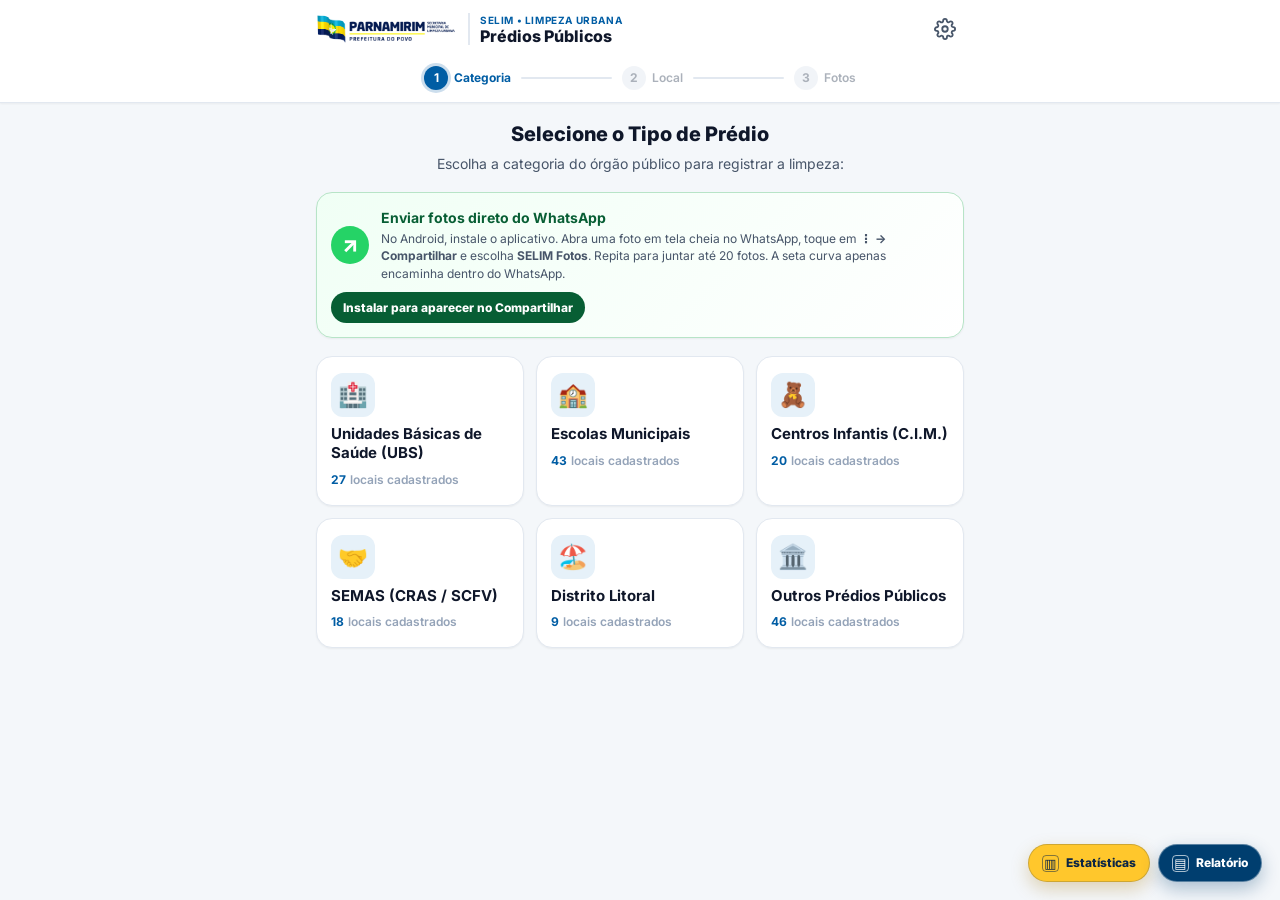
==== commit ec92ce21: "Acumula fotos compartilhadas pelo WhatsApp" ====
--- a/index.html
+++ b/index.html
@@ -11,12 +11,12 @@
   
   <link rel="icon" type="image/png" href="favicon.png">
   <link rel="apple-touch-icon" href="icon-192.png">
-  <link rel="manifest" href="manifest.json?v=whatsapp-1">
+  <link rel="manifest" href="manifest.json?v=whatsapp-2">
   
   <link rel="preconnect" href="https://fonts.googleapis.com">
   <link rel="preconnect" href="https://fonts.gstatic.com" crossorigin>
   <link href="https://fonts.googleapis.com/css2?family=Inter:wght@400;500;600;700;800&display=swap" rel="stylesheet">
-  <link rel="stylesheet" href="styles.css?v=whatsapp-1">
+  <link rel="stylesheet" href="styles.css?v=whatsapp-2">
 </head>
 <body>
 
@@ -73,9 +73,9 @@
         <div class="whatsapp-share-icon" aria-hidden="true">↗</div>
         <div class="whatsapp-share-content">
           <strong>Enviar fotos direto do WhatsApp</strong>
-          <p id="whatsappShareHelp">No Android, instale o aplicativo. Depois selecione até 20 fotos no WhatsApp, toque em Compartilhar e escolha <b>SELIM Fotos</b>.</p>
-        </div>
-        <button type="button" id="btnInstallApp" class="btn-install-app">Instalar no celular</button>
+          <p id="whatsappShareHelp">No Android, instale o aplicativo. Abra uma foto em tela cheia no WhatsApp, toque em <b>⋮ → Compartilhar</b> e escolha <b>SELIM Fotos</b>. Repita para juntar até 20 fotos. A seta curva apenas encaminha dentro do WhatsApp.</p>
+        </div>
+        <button type="button" id="btnInstallApp" class="btn-install-app">Instalar para aparecer no Compartilhar</button>
       </div>
 
       <div class="categories-grid" id="categoriesContainer">
@@ -343,6 +343,6 @@
 
   <!-- Scripts -->
   <script src="data_predios.js"></script>
-  <script src="app.js?v=whatsapp-1"></script>
+  <script src="app.js?v=whatsapp-2"></script>
 </body>
 </html>
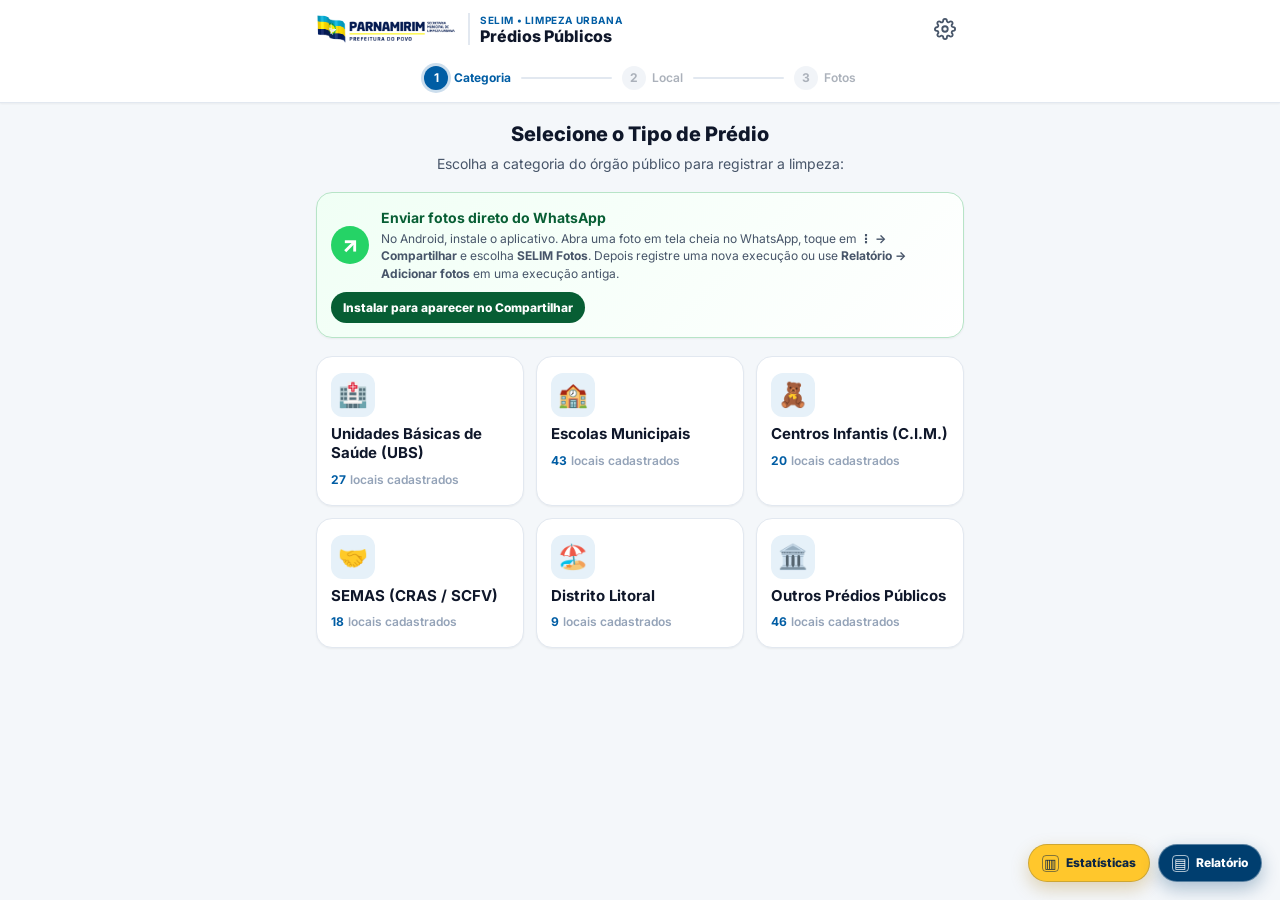
==== commit ffa96f3b: "Permite anexar fotos do WhatsApp em execucoes antigas" ====
--- a/index.html
+++ b/index.html
@@ -11,12 +11,12 @@
   
   <link rel="icon" type="image/png" href="favicon.png">
   <link rel="apple-touch-icon" href="icon-192.png">
-  <link rel="manifest" href="manifest.json?v=whatsapp-2">
+  <link rel="manifest" href="manifest.json?v=whatsapp-3">
   
   <link rel="preconnect" href="https://fonts.googleapis.com">
   <link rel="preconnect" href="https://fonts.gstatic.com" crossorigin>
   <link href="https://fonts.googleapis.com/css2?family=Inter:wght@400;500;600;700;800&display=swap" rel="stylesheet">
-  <link rel="stylesheet" href="styles.css?v=whatsapp-2">
+  <link rel="stylesheet" href="styles.css?v=whatsapp-3">
 </head>
 <body>
 
@@ -73,7 +73,7 @@
         <div class="whatsapp-share-icon" aria-hidden="true">↗</div>
         <div class="whatsapp-share-content">
           <strong>Enviar fotos direto do WhatsApp</strong>
-          <p id="whatsappShareHelp">No Android, instale o aplicativo. Abra uma foto em tela cheia no WhatsApp, toque em <b>⋮ → Compartilhar</b> e escolha <b>SELIM Fotos</b>. Repita para juntar até 20 fotos. A seta curva apenas encaminha dentro do WhatsApp.</p>
+          <p id="whatsappShareHelp">No Android, instale o aplicativo. Abra uma foto em tela cheia no WhatsApp, toque em <b>⋮ → Compartilhar</b> e escolha <b>SELIM Fotos</b>. Depois registre uma nova execução ou use <b>Relatório → Adicionar fotos</b> em uma execução antiga.</p>
         </div>
         <button type="button" id="btnInstallApp" class="btn-install-app">Instalar para aparecer no Compartilhar</button>
       </div>
@@ -215,11 +215,11 @@
 
         <!-- Botão de Envio Principal -->
         <div class="submit-wrap">
-          <button type="button" id="btnSubmitForm" class="btn-submit" disabled>
+          <button type="button" id="btnSubmitForm" class="btn-submit">
             <span class="btn-submit-icon">🚀</span>
             <span class="btn-submit-text">Enviar Fotos e Salvar no Drive</span>
           </button>
-          <p class="submit-note">As fotos serão salvas na pasta <b>"fotos selim predios publicos"</b> e a planilha será atualizada com o link único.</p>
+          <p class="submit-note">Você pode registrar a execução agora e anexar as fotos depois pelo relatório. Quando houver fotos, elas serão salvas na pasta <b>"fotos selim predios publicos"</b>.</p>
         </div>
       </form>
     </section>
@@ -278,7 +278,7 @@
       <span class="report-launcher-icon">▥</span>
       <span>Estatísticas</span>
     </a>
-    <a id="btnOpenReports" class="report-launcher" href="relatorio.html">
+    <a id="btnOpenReports" class="report-launcher" href="relatorio.html?cache=whatsapp-old-1">
       <span class="report-launcher-icon">▤</span>
       <span>Relatório</span>
     </a>
@@ -343,6 +343,6 @@
 
   <!-- Scripts -->
   <script src="data_predios.js"></script>
-  <script src="app.js?v=whatsapp-2"></script>
+  <script src="app.js?v=whatsapp-old-1"></script>
 </body>
 </html>
